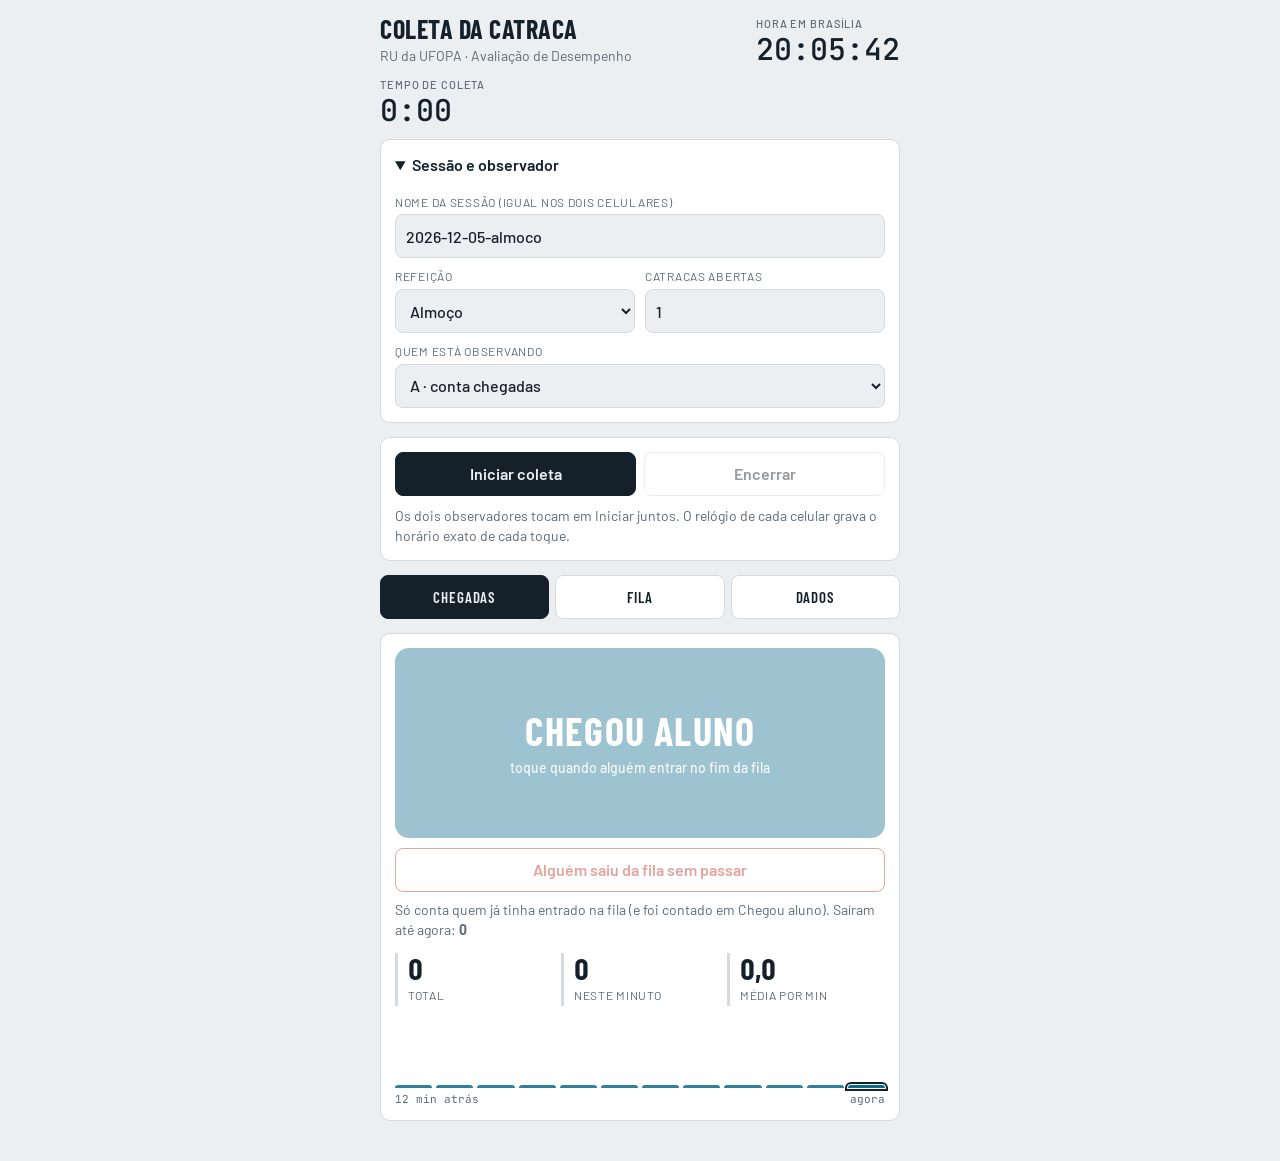
==== docs/index.html @ aabad9b2 "Organiza frontend para GitHub Pages" ====
<!doctype html>
<html lang="pt-BR">
<head>
<meta charset="utf-8">
<meta name="viewport" content="width=device-width, initial-scale=1, viewport-fit=cover">
<title>Coleta da Catraca</title>
<meta name="claude:viewport-fit-sides" content="cover">
<link rel="stylesheet" href="https://fonts.googleapis.com/css2?family=Barlow:wght@400;500;600&family=Barlow+Condensed:wght@600;700&family=JetBrains+Mono:wght@400;500&display=swap">
<link rel="stylesheet" href="style.css">
</head>
<body>

<main class="wrap">
  <header class="top">
    <div>
      <h1>Coleta da catraca</h1>
      <p class="sub">RU da UFOPA · Avaliação de Desempenho</p>
    </div>
    <div class="clock" aria-live="off"><small>hora em Brasília</small><span id="tod">--:--:--</span></div>
    <div class="clock" aria-live="off"><small>tempo de coleta</small><span id="clock">0:00</span></div>
  </header>

  <details class="panel" id="setup" open>
    <summary>Sessão e observador</summary>
    <div class="fields">
      <label class="wide">Nome da sessão (igual nos dois celulares)
        <input id="f-sessao" type="text" autocomplete="off">
      </label>
      <label>Refeição
        <select id="f-refeicao"><option value="almoco">Almoço</option><option value="jantar">Jantar</option></select>
      </label>
      <label>Catracas abertas
        <input id="f-catracas" type="number" min="1" max="4" inputmode="numeric">
      </label>
      <label class="wide">Quem está observando
        <select id="f-obs">
          <option value="A">A · conta chegadas</option>
          <option value="B">B · fila e atendimento</option>
        </select>
      </label>
    </div>
  </details>

  <section class="panel">
    <div class="row">
      <button class="btn primary" id="btn-start">Iniciar coleta</button>
      <button class="btn" id="btn-stop" disabled>Encerrar</button>
    </div>
    <p class="hint mt-10">Os dois observadores tocam em Iniciar juntos. O relógio de cada celular grava o horário exato de cada toque.</p>
  </section>

  <nav class="tabs" role="tablist" aria-label="Telas">
    <button class="tab" role="tab" id="t-chegadas" aria-selected="true" data-tab="chegadas">Chegadas</button>
    <button class="tab" role="tab" id="t-fila" aria-selected="false" data-tab="fila">Fila</button>
    <button class="tab" role="tab" id="t-dados" aria-selected="false" data-tab="dados">Dados</button>
  </nav>

  <section id="p-chegadas" class="panel" role="tabpanel" aria-labelledby="t-chegadas">
    <button class="big arrive" id="btn-chegou" disabled>Chegou aluno<span>toque quando alguém entrar no fim da fila</span></button>
    <button class="btn danger full-width mt-10" id="btn-saiu" disabled>Alguém saiu da fila sem passar</button>
    <p class="hint mt-8">Só conta quem já tinha entrado na fila (e foi contado em Chegou aluno). Saíram até agora: <b id="s-saiu">0</b></p>
    <div class="stats mt-14">
      <div class="stat"><b id="s-total">0</b><i>total</i></div>
      <div class="stat"><b id="s-min">0</b><i>neste minuto</i></div>
      <div class="stat"><b id="s-media">0,0</b><i>média por min</i></div>
    </div>
    <div class="bars" id="bars" aria-label="Chegadas por minuto"></div>
    <div class="axis"><span>12 min atrás</span><span>agora</span></div>
  </section>

  <section id="p-fila" role="tabpanel" aria-labelledby="t-fila" class="tab-panel" hidden>
    <div class="panel" id="fila-card">
      <h2>Fila, minuto a minuto</h2>
      <p class="hint"><span class="dueTxt" id="due-txt">Inicie a coleta para começar a contar o tempo.</span></p>
      <div class="stepper">
        <button id="n-minus" aria-label="Menos um">−</button>
        <div class="nval"><span id="n-val">0</span><small>alunos na fila + catraca</small></div>
        <button id="n-plus" aria-label="Mais um">+</button>
      </div>
      <button class="btn primary full-width" id="btn-fila" disabled>Anotar fila</button>
    </div>
    <div class="panel">
      <h2>Atendimento na catraca</h2>
      <div class="sw" id="sw">0,00 s</div>
      <button class="big serve serve-small" id="btn-sw" disabled>Começou a passar<span>toque quando o aluno chegar na catraca</span></button>
      <p class="hint mt-10"><b id="s-atend">0</b> de 20 a 30 atendimentos cronometrados. <button class="btn cancel-button" id="btn-sw-cancel" hidden>Descartar</button></p>
    </div>
  </section>

  <section id="p-dados" role="tabpanel" aria-labelledby="t-dados" class="tab-panel" hidden>
    <div class="panel">
      <h2>Resumo deste celular</h2>
      <div class="stats">
        <div class="stat"><b id="d-ch">0</b><i>chegadas</i></div>
        <div class="stat"><b id="d-fi">0</b><i>filas</i></div>
        <div class="stat"><b id="d-at">0</b><i>atendimentos</i></div>
      </div>
    </div>
    <div class="panel">
      <h2>CSV para o script</h2>
      <p class="hint mb-10">Copie, cole num arquivo .csv e passe os dois arquivos (A e B) para o script de análise.</p>
      <textarea id="csv" readonly aria-label="Dados em CSV"></textarea>
      <div class="row mt-10">
        <button class="btn primary" id="btn-copy">Copiar CSV</button>
        <button class="btn" id="btn-undo">Desfazer último</button>
        <button class="btn danger" id="btn-clear">Apagar tudo</button>
      </div>
    </div>
    <div class="panel">
      <h2>Últimos registros</h2>
      <ul class="log" id="log"></ul>
    </div>
  </section>
</main>
<div class="toast" id="toast" hidden></div>

<script src="app.js"></script>
</body>
</html>
---- docs/style.css ----
/* Layout: coluna única de celular; cabeçalho com relógio da coleta, três abas (Chegadas, Fila, Dados). */
:root {
  --bg: #eceff1;
  --surface: #ffffff;
  --ink: #14212b;
  --muted: #5c6b77;
  --line: #d3dae0;
  --arrive: #0a6a8a;
  --arrive-soft: #d8edf4;
  --serve: #b8500a;
  --serve-soft: #f8e3d3;
  --alert: #c0392b;
  --font-display: "Barlow Condensed", "Arial Narrow", sans-serif;
  --font-body: "Barlow", system-ui, sans-serif;
  --font-mono: "JetBrains Mono", ui-monospace, monospace;
}
@media (prefers-color-scheme: dark) {
  :root:not([data-theme="light"]) {
    --bg: #0f161c; --surface: #17212a; --ink: #e8eef2; --muted: #93a3af; --line: #2a3945;
    --arrive: #4cb8d9; --arrive-soft: #12343f; --serve: #f0985a; --serve-soft: #3b2616; --alert: #ff7a6b;
    color-scheme: dark;
  }
}
:root[data-theme="dark"] {
  --bg: #0f161c; --surface: #17212a; --ink: #e8eef2; --muted: #93a3af; --line: #2a3945;
  --arrive: #4cb8d9; --arrive-soft: #12343f; --serve: #f0985a; --serve-soft: #3b2616; --alert: #ff7a6b;
  color-scheme: dark;
}
* { box-sizing: border-box; }
body {
  background: var(--bg); color: var(--ink); font-family: var(--font-body); font-size: 16px; line-height: 1.4;
  padding-block: 16px 40px;
  padding-left: max(16px, env(safe-area-inset-left, 0px));
  padding-right: max(16px, env(safe-area-inset-right, 0px));
}
.wrap { max-width: 520px; margin: 0 auto; display: flex; flex-direction: column; gap: 14px; }
h1 { font: 700 26px/1 var(--font-display); letter-spacing: .02em; text-transform: uppercase; margin: 0; }
.sub { color: var(--muted); font-size: 14px; margin: 4px 0 0; }
.panel { background: var(--surface); border: 1px solid var(--line); border-radius: 10px; padding: 14px; }
.top { display: flex; gap: 12px; align-items: center; justify-content: space-between; flex-wrap: wrap; }
.clock { font: 500 30px/1 var(--font-mono); font-variant-numeric: tabular-nums; }
.clock small { display: block; font: 500 11px var(--font-body); letter-spacing: .08em; text-transform: uppercase; color: var(--muted); margin-bottom: 4px; }
button { font: inherit; color: inherit; cursor: pointer; }
button:focus-visible, input:focus-visible, select:focus-visible, summary:focus-visible { outline: 3px solid var(--arrive); outline-offset: 2px; }
.btn { border: 1px solid var(--line); background: var(--surface); border-radius: 8px; padding: 10px 14px; font-weight: 600; min-height: 44px; }
.btn.primary { background: var(--ink); color: var(--bg); border-color: var(--ink); }
.btn.danger { color: var(--alert); border-color: var(--alert); }
.btn:disabled { opacity: .45; cursor: not-allowed; }
.tabs { display: grid; grid-template-columns: repeat(3, 1fr); gap: 6px; }
.tab { border: 1px solid var(--line); background: var(--surface); border-radius: 8px; padding: 10px 6px; font: 600 15px var(--font-display); letter-spacing: .06em; text-transform: uppercase; min-height: 44px; }
.tab[aria-selected="true"] { background: var(--ink); color: var(--bg); border-color: var(--ink); }
details summary { cursor: pointer; font-weight: 600; min-height: 28px; }
.fields { display: grid; grid-template-columns: 1fr 1fr; gap: 10px; margin-top: 12px; }
.fields label { display: flex; flex-direction: column; gap: 4px; font-size: 12px; text-transform: uppercase; letter-spacing: .06em; color: var(--muted); min-width: 0; }
.fields .wide { grid-column: 1 / -1; }
input, select { font: 500 16px var(--font-body); color: var(--ink); background: var(--bg); border: 1px solid var(--line); border-radius: 8px; padding: 9px 10px; min-height: 44px; width: 100%; min-width: 0; }
.big { width: 100%; border: 0; border-radius: 14px; min-height: 190px; font: 700 40px/1.05 var(--font-display); text-transform: uppercase; letter-spacing: .03em; color: #fff; display: flex; flex-direction: column; align-items: center; justify-content: center; gap: 8px; touch-action: manipulation; user-select: none; }
.big span { font: 500 14px var(--font-body); text-transform: none; letter-spacing: 0; opacity: .9; }
.big.arrive { background: var(--arrive); }
.big.serve { background: var(--serve); }
.big:active { transform: scale(.985); }
.big:disabled { opacity: .4; }
.stats { display: grid; grid-template-columns: repeat(3, 1fr); gap: 8px; }
.stat { border-left: 3px solid var(--line); padding-left: 10px; }
.stat b { display: block; font: 700 30px/1 var(--font-display); font-variant-numeric: tabular-nums; }
.stat i { font-style: normal; font-size: 12px; color: var(--muted); text-transform: uppercase; letter-spacing: .06em; }
.bars { display: flex; align-items: flex-end; gap: 4px; height: 70px; margin-top: 12px; }
.bar { flex: 1; min-width: 0; background: var(--arrive); border-radius: 3px 3px 0 0; position: relative; min-height: 3px; opacity: .85; }
.bar.now { opacity: 1; outline: 2px solid var(--ink); outline-offset: 1px; }
.axis { display: flex; justify-content: space-between; font: 11px var(--font-mono); color: var(--muted); margin-top: 4px; }
.hint { color: var(--muted); font-size: 14px; margin: 0; }
.due { border-color: var(--alert); box-shadow: 0 0 0 2px var(--alert) inset; }
.due .dueTxt { color: var(--alert); font-weight: 600; }
@media (prefers-reduced-motion: no-preference) { .due { animation: pulse 1s ease-in-out infinite; } }
@keyframes pulse { 50% { box-shadow: 0 0 0 4px var(--alert) inset; } }
.stepper { display: grid; grid-template-columns: 76px 1fr 76px; gap: 10px; align-items: center; margin: 12px 0; }
.stepper button { min-height: 76px; border-radius: 12px; border: 1px solid var(--line); background: var(--bg); font: 700 40px var(--font-display); touch-action: manipulation; }
.nval { text-align: center; font: 700 76px/1 var(--font-display); font-variant-numeric: tabular-nums; }
.nval small { display: block; font: 500 12px var(--font-body); letter-spacing: .06em; text-transform: uppercase; color: var(--muted); }
.sw { font: 500 44px/1 var(--font-mono); font-variant-numeric: tabular-nums; text-align: center; margin: 6px 0 12px; }
.row { display: flex; gap: 8px; flex-wrap: wrap; }
.row > * { flex: 1 1 140px; }
.log { font: 13px/1.6 var(--font-mono); margin: 0; padding: 0; list-style: none; }
.log li { display: flex; justify-content: space-between; gap: 8px; border-bottom: 1px dashed var(--line); padding: 2px 0; }
.tag-desistencia { color: var(--alert); }
.tag-chegada { color: var(--arrive); } .tag-fila, .tag-atendimento { color: var(--serve); }
textarea { width: 100%; min-height: 150px; font: 12px/1.5 var(--font-mono); color: var(--ink); background: var(--bg); border: 1px solid var(--line); border-radius: 8px; padding: 10px; resize: vertical; }
h2 { font: 700 18px/1 var(--font-display); text-transform: uppercase; letter-spacing: .05em; margin: 0 0 10px; }
.toast { position: fixed; left: 50%; transform: translateX(-50%); bottom: calc(16px + env(safe-area-inset-bottom, 0px)); background: var(--ink); color: var(--bg); padding: 10px 16px; border-radius: 8px; font-weight: 600; z-index: 20; }
[hidden] { display: none !important; }
body { margin: 0; }

.full-width { width: 100%; }
.mt-8 { margin-top: 8px; }
.mt-10 { margin-top: 10px; }
.mt-14 { margin-top: 14px; }
.mb-10 { margin-bottom: 10px; }
.tab-panel { display: flex; flex-direction: column; gap: 14px; }
.serve-small { min-height: 120px; font-size: 30px; }
.cancel-button { min-height: 32px; padding: 4px 10px; margin-left: 6px; }
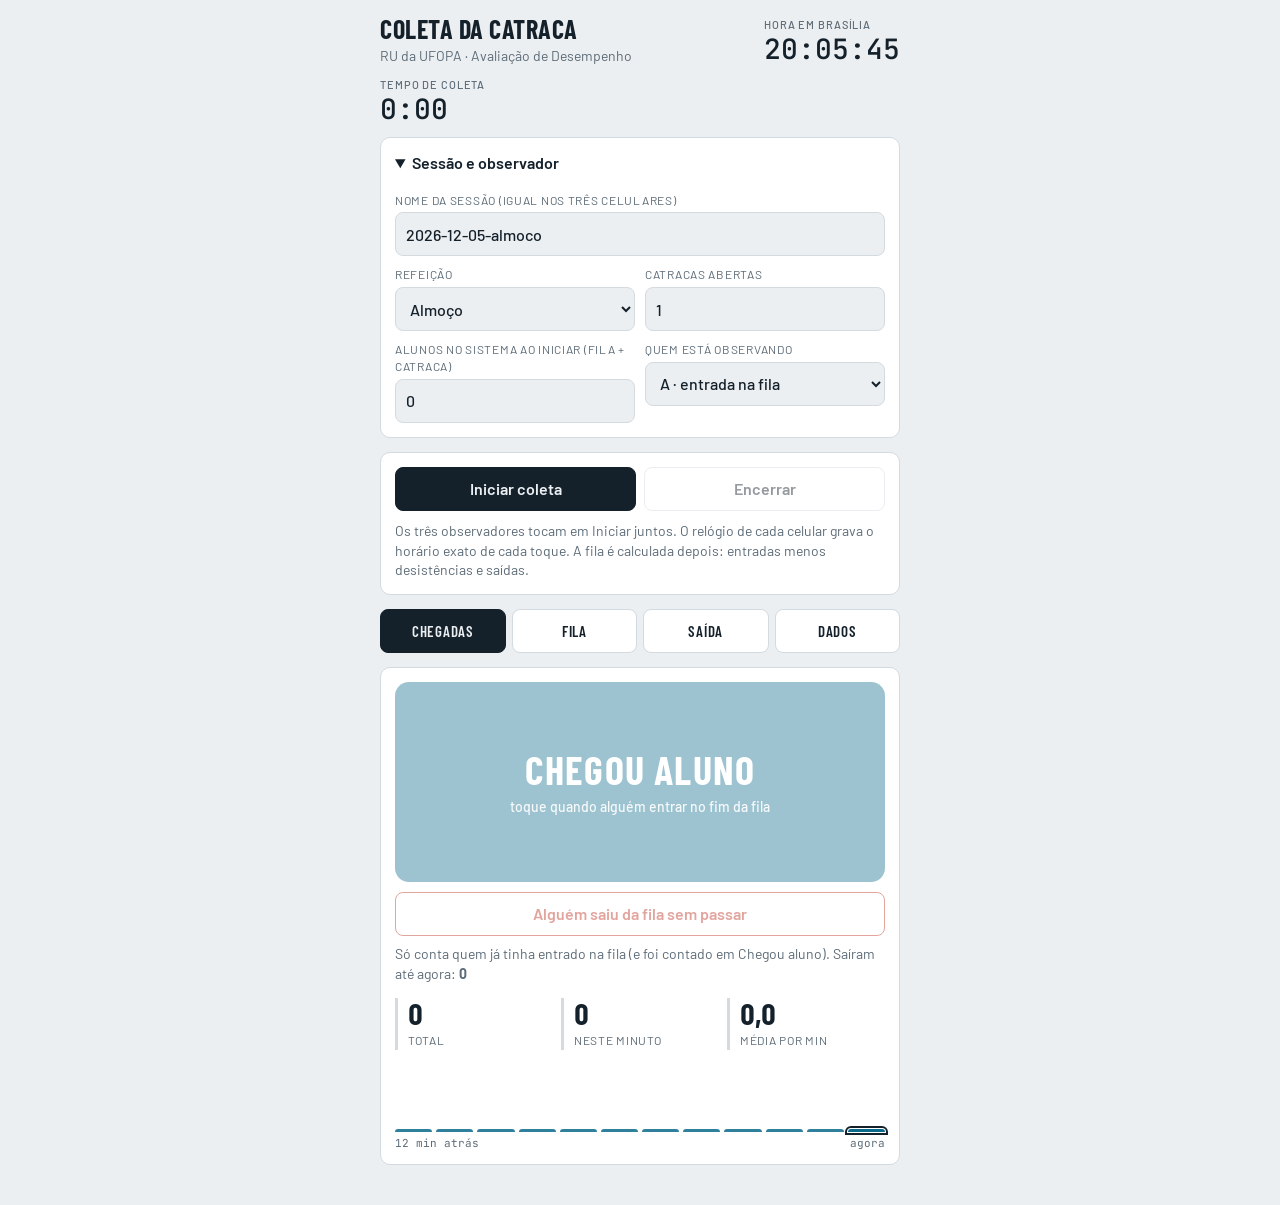
==== commit c477dafd: "Frontend atualizado" ====
--- a/docs/index.html
+++ b/docs/index.html
@@ -23,7 +23,7 @@
   <details class="panel" id="setup" open>
     <summary>Sessão e observador</summary>
     <div class="fields">
-      <label class="wide">Nome da sessão (igual nos dois celulares)
+      <label class="wide">Nome da sessão (igual nos três celulares)
         <input id="f-sessao" type="text" autocomplete="off">
       </label>
       <label>Refeição
@@ -32,34 +32,39 @@
       <label>Catracas abertas
         <input id="f-catracas" type="number" min="1" max="4" inputmode="numeric">
       </label>
-      <label class="wide">Quem está observando
+      <label>Alunos no sistema ao iniciar (fila + catraca)
+        <input id="f-n0" type="number" min="0" inputmode="numeric">
+      </label>
+      <label>Quem está observando
         <select id="f-obs">
-          <option value="A">A · conta chegadas</option>
-          <option value="B">B · fila e atendimento</option>
+          <option value="A">A · entrada na fila</option>
+          <option value="B">B · início do atendimento</option>
+          <option value="C">C · saída do atendimento</option>
         </select>
       </label>
     </div>
   </details>
 
   <section class="panel">
-    <div class="row">
-      <button class="btn primary" id="btn-start">Iniciar coleta</button>
-      <button class="btn" id="btn-stop" disabled>Encerrar</button>
+    <div class="row" style="display:flex;gap:8px;flex-wrap:wrap">
+      <button class="btn primary" id="btn-start" style="flex:1 1 140px">Iniciar coleta</button>
+      <button class="btn" id="btn-stop" disabled style="flex:1 1 140px">Encerrar</button>
     </div>
-    <p class="hint mt-10">Os dois observadores tocam em Iniciar juntos. O relógio de cada celular grava o horário exato de cada toque.</p>
+    <p class="hint" style="margin-top:10px">Os três observadores tocam em Iniciar juntos. O relógio de cada celular grava o horário exato de cada toque. A fila é calculada depois: entradas menos desistências e saídas.</p>
   </section>
 
   <nav class="tabs" role="tablist" aria-label="Telas">
     <button class="tab" role="tab" id="t-chegadas" aria-selected="true" data-tab="chegadas">Chegadas</button>
     <button class="tab" role="tab" id="t-fila" aria-selected="false" data-tab="fila">Fila</button>
+    <button class="tab" role="tab" id="t-saida" aria-selected="false" data-tab="saida">Saída</button>
     <button class="tab" role="tab" id="t-dados" aria-selected="false" data-tab="dados">Dados</button>
   </nav>
 
   <section id="p-chegadas" class="panel" role="tabpanel" aria-labelledby="t-chegadas">
     <button class="big arrive" id="btn-chegou" disabled>Chegou aluno<span>toque quando alguém entrar no fim da fila</span></button>
-    <button class="btn danger full-width mt-10" id="btn-saiu" disabled>Alguém saiu da fila sem passar</button>
-    <p class="hint mt-8">Só conta quem já tinha entrado na fila (e foi contado em Chegou aluno). Saíram até agora: <b id="s-saiu">0</b></p>
-    <div class="stats mt-14">
+    <button class="btn danger" id="btn-saiu" disabled style="width:100%;margin-top:10px">Alguém saiu da fila sem passar</button>
+    <p class="hint" style="margin-top:8px">Só conta quem já tinha entrado na fila (e foi contado em Chegou aluno). Saíram até agora: <b id="s-saiu">0</b></p>
+    <div class="stats" style="margin-top:14px">
       <div class="stat"><b id="s-total">0</b><i>total</i></div>
       <div class="stat"><b id="s-min">0</b><i>neste minuto</i></div>
       <div class="stat"><b id="s-media">0,0</b><i>média por min</i></div>
@@ -68,46 +73,58 @@
     <div class="axis"><span>12 min atrás</span><span>agora</span></div>
   </section>
 
-  <section id="p-fila" role="tabpanel" aria-labelledby="t-fila" class="tab-panel" hidden>
-    <div class="panel" id="fila-card">
-      <h2>Fila, minuto a minuto</h2>
-      <p class="hint"><span class="dueTxt" id="due-txt">Inicie a coleta para começar a contar o tempo.</span></p>
-      <div class="stepper">
-        <button id="n-minus" aria-label="Menos um">−</button>
-        <div class="nval"><span id="n-val">0</span><small>alunos na fila + catraca</small></div>
-        <button id="n-plus" aria-label="Mais um">+</button>
-      </div>
-      <button class="btn primary full-width" id="btn-fila" disabled>Anotar fila</button>
+  <section id="p-fila" class="panel" role="tabpanel" aria-labelledby="t-fila" hidden>
+    <button class="big serve" id="btn-ini" disabled>Começou a ser atendido<span>toque quando o aluno chegar na catraca</span></button>
+    <div class="stats" style="margin-top:14px">
+      <div class="stat"><b id="f-total">0</b><i>total</i></div>
+      <div class="stat"><b id="f-min">0</b><i>neste minuto</i></div>
+      <div class="stat"><b id="f-media">0,0</b><i>média por min</i></div>
     </div>
-    <div class="panel">
-      <h2>Atendimento na catraca</h2>
-      <div class="sw" id="sw">0,00 s</div>
-      <button class="big serve serve-small" id="btn-sw" disabled>Começou a passar<span>toque quando o aluno chegar na catraca</span></button>
-      <p class="hint mt-10"><b id="s-atend">0</b> de 20 a 30 atendimentos cronometrados. <button class="btn cancel-button" id="btn-sw-cancel" hidden>Descartar</button></p>
-    </div>
+    <div class="bars serve" id="f-bars" aria-label="Inícios de atendimento por minuto"></div>
+    <div class="axis"><span>12 min atrás</span><span>agora</span></div>
   </section>
 
-  <section id="p-dados" role="tabpanel" aria-labelledby="t-dados" class="tab-panel" hidden>
+  <section id="p-saida" class="panel" role="tabpanel" aria-labelledby="t-saida" hidden>
+    <button class="big leave" id="btn-fim" disabled>Saiu do atendimento<span>toque quando o aluno passar pela catraca</span></button>
+    <div class="stats" style="margin-top:14px">
+      <div class="stat"><b id="x-total">0</b><i>total</i></div>
+      <div class="stat"><b id="x-min">0</b><i>neste minuto</i></div>
+      <div class="stat"><b id="x-media">0,0</b><i>média por min</i></div>
+    </div>
+    <div class="bars leave" id="x-bars" aria-label="Saídas por minuto"></div>
+    <div class="axis"><span>12 min atrás</span><span>agora</span></div>
+  </section>
+
+  <section id="p-dados" class="stack" role="tabpanel" aria-labelledby="t-dados" hidden>
     <div class="panel">
       <h2>Resumo deste celular</h2>
-      <div class="stats">
+      <div class="stats four">
         <div class="stat"><b id="d-ch">0</b><i>chegadas</i></div>
-        <div class="stat"><b id="d-fi">0</b><i>filas</i></div>
-        <div class="stat"><b id="d-at">0</b><i>atendimentos</i></div>
+        <div class="stat"><b id="d-de">0</b><i>saíram da fila</i></div>
+        <div class="stat"><b id="d-in">0</b><i>inícios de atendimento</i></div>
+        <div class="stat"><b id="d-sa">0</b><i>saídas do atendimento</i></div>
       </div>
     </div>
     <div class="panel">
       <h2>CSV para o script</h2>
-      <p class="hint mb-10">Copie, cole num arquivo .csv e passe os dois arquivos (A e B) para o script de análise.</p>
+      <p class="hint" style="margin-bottom:10px">Copie, cole num arquivo .csv e passe os três arquivos (A, B e C) para o script de análise.</p>
       <textarea id="csv" readonly aria-label="Dados em CSV"></textarea>
-      <div class="row mt-10">
-        <button class="btn primary" id="btn-copy">Copiar CSV</button>
-        <button class="btn" id="btn-undo">Desfazer último</button>
-        <button class="btn danger" id="btn-clear">Apagar tudo</button>
+      <div style="display:flex;gap:8px;flex-wrap:wrap;margin-top:10px">
+        <button class="btn primary" id="btn-copy" style="flex:1 1 140px">Copiar CSV</button>
+        <button class="btn" id="btn-undo" style="flex:1 1 140px">Desfazer último</button>
+        <button class="btn danger" id="btn-clear" style="flex:1 1 140px">Apagar tudo</button>
       </div>
     </div>
     <div class="panel">
-      <h2>Últimos registros</h2>
+      <h2>Registros deste celular</h2>
+      <div class="chips" id="chips" role="group" aria-label="Filtrar registros">
+        <button class="chip" data-f="todos" aria-pressed="true">Todos <b id="c-todos">0</b></button>
+        <button class="chip" data-f="chegada" aria-pressed="false">Chegadas <b id="c-chegada">0</b></button>
+        <button class="chip" data-f="desistencia" aria-pressed="false">Saíram da fila <b id="c-desistencia">0</b></button>
+        <button class="chip" data-f="inicio_atend" aria-pressed="false">Inícios <b id="c-inicio_atend">0</b></button>
+        <button class="chip" data-f="saida_atend" aria-pressed="false">Saídas do atendimento <b id="c-saida_atend">0</b></button>
+      </div>
+      <p class="hint" style="margin:10px 0">Cada celular mostra só o que foi tocado nele. A saída do atendimento aparece no celular do observador C.</p>
       <ul class="log" id="log"></ul>
     </div>
   </section>
--- a/docs/style.css
+++ b/docs/style.css
@@ -1,4 +1,4 @@
-/* Layout: coluna única de celular; cabeçalho com relógio da coleta, três abas (Chegadas, Fila, Dados). */
+/* Layout: coluna única de celular; cabeçalho com relógios, quatro abas (Chegadas, Fila, Saída, Dados). Um botão grande por tipo de evento. */
 :root {
   --bg: #eceff1;
   --surface: #ffffff;
@@ -6,9 +6,8 @@
   --muted: #5c6b77;
   --line: #d3dae0;
   --arrive: #0a6a8a;
-  --arrive-soft: #d8edf4;
   --serve: #b8500a;
-  --serve-soft: #f8e3d3;
+  --leave: #2b7a4b;
   --alert: #c0392b;
   --font-display: "Barlow Condensed", "Arial Narrow", sans-serif;
   --font-body: "Barlow", system-ui, sans-serif;
@@ -17,13 +16,13 @@
 @media (prefers-color-scheme: dark) {
   :root:not([data-theme="light"]) {
     --bg: #0f161c; --surface: #17212a; --ink: #e8eef2; --muted: #93a3af; --line: #2a3945;
-    --arrive: #4cb8d9; --arrive-soft: #12343f; --serve: #f0985a; --serve-soft: #3b2616; --alert: #ff7a6b;
+    --arrive: #4cb8d9; --serve: #f0985a; --leave: #5ccf8a; --alert: #ff7a6b;
     color-scheme: dark;
   }
 }
 :root[data-theme="dark"] {
   --bg: #0f161c; --surface: #17212a; --ink: #e8eef2; --muted: #93a3af; --line: #2a3945;
-  --arrive: #4cb8d9; --arrive-soft: #12343f; --serve: #f0985a; --serve-soft: #3b2616; --alert: #ff7a6b;
+  --arrive: #4cb8d9; --serve: #f0985a; --leave: #5ccf8a; --alert: #ff7a6b;
   color-scheme: dark;
 }
 * { box-sizing: border-box; }
@@ -37,8 +36,8 @@
 h1 { font: 700 26px/1 var(--font-display); letter-spacing: .02em; text-transform: uppercase; margin: 0; }
 .sub { color: var(--muted); font-size: 14px; margin: 4px 0 0; }
 .panel { background: var(--surface); border: 1px solid var(--line); border-radius: 10px; padding: 14px; }
-.top { display: flex; gap: 12px; align-items: center; justify-content: space-between; flex-wrap: wrap; }
-.clock { font: 500 30px/1 var(--font-mono); font-variant-numeric: tabular-nums; }
+.top { display: flex; gap: 12px 20px; align-items: center; justify-content: space-between; flex-wrap: wrap; }
+.clock { font: 500 28px/1 var(--font-mono); font-variant-numeric: tabular-nums; }
 .clock small { display: block; font: 500 11px var(--font-body); letter-spacing: .08em; text-transform: uppercase; color: var(--muted); margin-bottom: 4px; }
 button { font: inherit; color: inherit; cursor: pointer; }
 button:focus-visible, input:focus-visible, select:focus-visible, summary:focus-visible { outline: 3px solid var(--arrive); outline-offset: 2px; }
@@ -46,55 +45,45 @@
 .btn.primary { background: var(--ink); color: var(--bg); border-color: var(--ink); }
 .btn.danger { color: var(--alert); border-color: var(--alert); }
 .btn:disabled { opacity: .45; cursor: not-allowed; }
-.tabs { display: grid; grid-template-columns: repeat(3, 1fr); gap: 6px; }
-.tab { border: 1px solid var(--line); background: var(--surface); border-radius: 8px; padding: 10px 6px; font: 600 15px var(--font-display); letter-spacing: .06em; text-transform: uppercase; min-height: 44px; }
+.tabs { display: grid; grid-template-columns: repeat(4, 1fr); gap: 6px; }
+.tab { border: 1px solid var(--line); background: var(--surface); border-radius: 8px; padding: 10px 2px; font: 600 15px var(--font-display); letter-spacing: .05em; text-transform: uppercase; min-height: 44px; }
 .tab[aria-selected="true"] { background: var(--ink); color: var(--bg); border-color: var(--ink); }
 details summary { cursor: pointer; font-weight: 600; min-height: 28px; }
 .fields { display: grid; grid-template-columns: 1fr 1fr; gap: 10px; margin-top: 12px; }
 .fields label { display: flex; flex-direction: column; gap: 4px; font-size: 12px; text-transform: uppercase; letter-spacing: .06em; color: var(--muted); min-width: 0; }
 .fields .wide { grid-column: 1 / -1; }
 input, select { font: 500 16px var(--font-body); color: var(--ink); background: var(--bg); border: 1px solid var(--line); border-radius: 8px; padding: 9px 10px; min-height: 44px; width: 100%; min-width: 0; }
-.big { width: 100%; border: 0; border-radius: 14px; min-height: 190px; font: 700 40px/1.05 var(--font-display); text-transform: uppercase; letter-spacing: .03em; color: #fff; display: flex; flex-direction: column; align-items: center; justify-content: center; gap: 8px; touch-action: manipulation; user-select: none; }
-.big span { font: 500 14px var(--font-body); text-transform: none; letter-spacing: 0; opacity: .9; }
+.big { width: 100%; border: 0; border-radius: 14px; min-height: 200px; font: 700 40px/1.05 var(--font-display); text-transform: uppercase; letter-spacing: .03em; color: #fff; display: flex; flex-direction: column; align-items: center; justify-content: center; gap: 8px; touch-action: manipulation; user-select: none; padding: 12px; text-align: center; }
+.big span { font: 500 14px var(--font-body); text-transform: none; letter-spacing: 0; opacity: .92; }
 .big.arrive { background: var(--arrive); }
 .big.serve { background: var(--serve); }
+.big.leave { background: var(--leave); }
 .big:active { transform: scale(.985); }
 .big:disabled { opacity: .4; }
 .stats { display: grid; grid-template-columns: repeat(3, 1fr); gap: 8px; }
+.stats.four { grid-template-columns: repeat(2, 1fr); gap: 12px 8px; }
 .stat { border-left: 3px solid var(--line); padding-left: 10px; }
 .stat b { display: block; font: 700 30px/1 var(--font-display); font-variant-numeric: tabular-nums; }
 .stat i { font-style: normal; font-size: 12px; color: var(--muted); text-transform: uppercase; letter-spacing: .06em; }
 .bars { display: flex; align-items: flex-end; gap: 4px; height: 70px; margin-top: 12px; }
-.bar { flex: 1; min-width: 0; background: var(--arrive); border-radius: 3px 3px 0 0; position: relative; min-height: 3px; opacity: .85; }
+.bar { flex: 1; min-width: 0; background: var(--arrive); border-radius: 3px 3px 0 0; min-height: 3px; opacity: .85; }
+.bars.serve .bar { background: var(--serve); }
+.bars.leave .bar { background: var(--leave); }
 .bar.now { opacity: 1; outline: 2px solid var(--ink); outline-offset: 1px; }
 .axis { display: flex; justify-content: space-between; font: 11px var(--font-mono); color: var(--muted); margin-top: 4px; }
 .hint { color: var(--muted); font-size: 14px; margin: 0; }
-.due { border-color: var(--alert); box-shadow: 0 0 0 2px var(--alert) inset; }
-.due .dueTxt { color: var(--alert); font-weight: 600; }
-@media (prefers-reduced-motion: no-preference) { .due { animation: pulse 1s ease-in-out infinite; } }
-@keyframes pulse { 50% { box-shadow: 0 0 0 4px var(--alert) inset; } }
-.stepper { display: grid; grid-template-columns: 76px 1fr 76px; gap: 10px; align-items: center; margin: 12px 0; }
-.stepper button { min-height: 76px; border-radius: 12px; border: 1px solid var(--line); background: var(--bg); font: 700 40px var(--font-display); touch-action: manipulation; }
-.nval { text-align: center; font: 700 76px/1 var(--font-display); font-variant-numeric: tabular-nums; }
-.nval small { display: block; font: 500 12px var(--font-body); letter-spacing: .06em; text-transform: uppercase; color: var(--muted); }
-.sw { font: 500 44px/1 var(--font-mono); font-variant-numeric: tabular-nums; text-align: center; margin: 6px 0 12px; }
-.row { display: flex; gap: 8px; flex-wrap: wrap; }
-.row > * { flex: 1 1 140px; }
-.log { font: 13px/1.6 var(--font-mono); margin: 0; padding: 0; list-style: none; }
+.chips { display: flex; flex-wrap: wrap; gap: 6px; }
+.chip { border: 1px solid var(--line); background: var(--bg); border-radius: 999px; padding: 6px 12px; font-size: 14px; font-weight: 600; min-height: 36px; }
+.chip b { font-family: var(--font-mono); font-weight: 500; margin-left: 4px; }
+.chip[aria-pressed="true"] { background: var(--ink); color: var(--bg); border-color: var(--ink); }
+.log { font: 13px/1.6 var(--font-mono); margin: 0; padding: 0; list-style: none; max-height: 320px; overflow-y: auto; }
+.log .t { color: var(--muted); flex: none; }
+.log .none { color: var(--muted); border: 0; }
 .log li { display: flex; justify-content: space-between; gap: 8px; border-bottom: 1px dashed var(--line); padding: 2px 0; }
-.tag-desistencia { color: var(--alert); }
-.tag-chegada { color: var(--arrive); } .tag-fila, .tag-atendimento { color: var(--serve); }
+.tag-chegada { color: var(--arrive); } .tag-inicio_atend { color: var(--serve); } .tag-saida_atend { color: var(--leave); } .tag-desistencia { color: var(--alert); }
 textarea { width: 100%; min-height: 150px; font: 12px/1.5 var(--font-mono); color: var(--ink); background: var(--bg); border: 1px solid var(--line); border-radius: 8px; padding: 10px; resize: vertical; }
 h2 { font: 700 18px/1 var(--font-display); text-transform: uppercase; letter-spacing: .05em; margin: 0 0 10px; }
 .toast { position: fixed; left: 50%; transform: translateX(-50%); bottom: calc(16px + env(safe-area-inset-bottom, 0px)); background: var(--ink); color: var(--bg); padding: 10px 16px; border-radius: 8px; font-weight: 600; z-index: 20; }
+.stack { display: flex; flex-direction: column; gap: 14px; }
 [hidden] { display: none !important; }
 body { margin: 0; }
-
-.full-width { width: 100%; }
-.mt-8 { margin-top: 8px; }
-.mt-10 { margin-top: 10px; }
-.mt-14 { margin-top: 14px; }
-.mb-10 { margin-bottom: 10px; }
-.tab-panel { display: flex; flex-direction: column; gap: 14px; }
-.serve-small { min-height: 120px; font-size: 30px; }
-.cancel-button { min-height: 32px; padding: 4px 10px; margin-left: 6px; }
